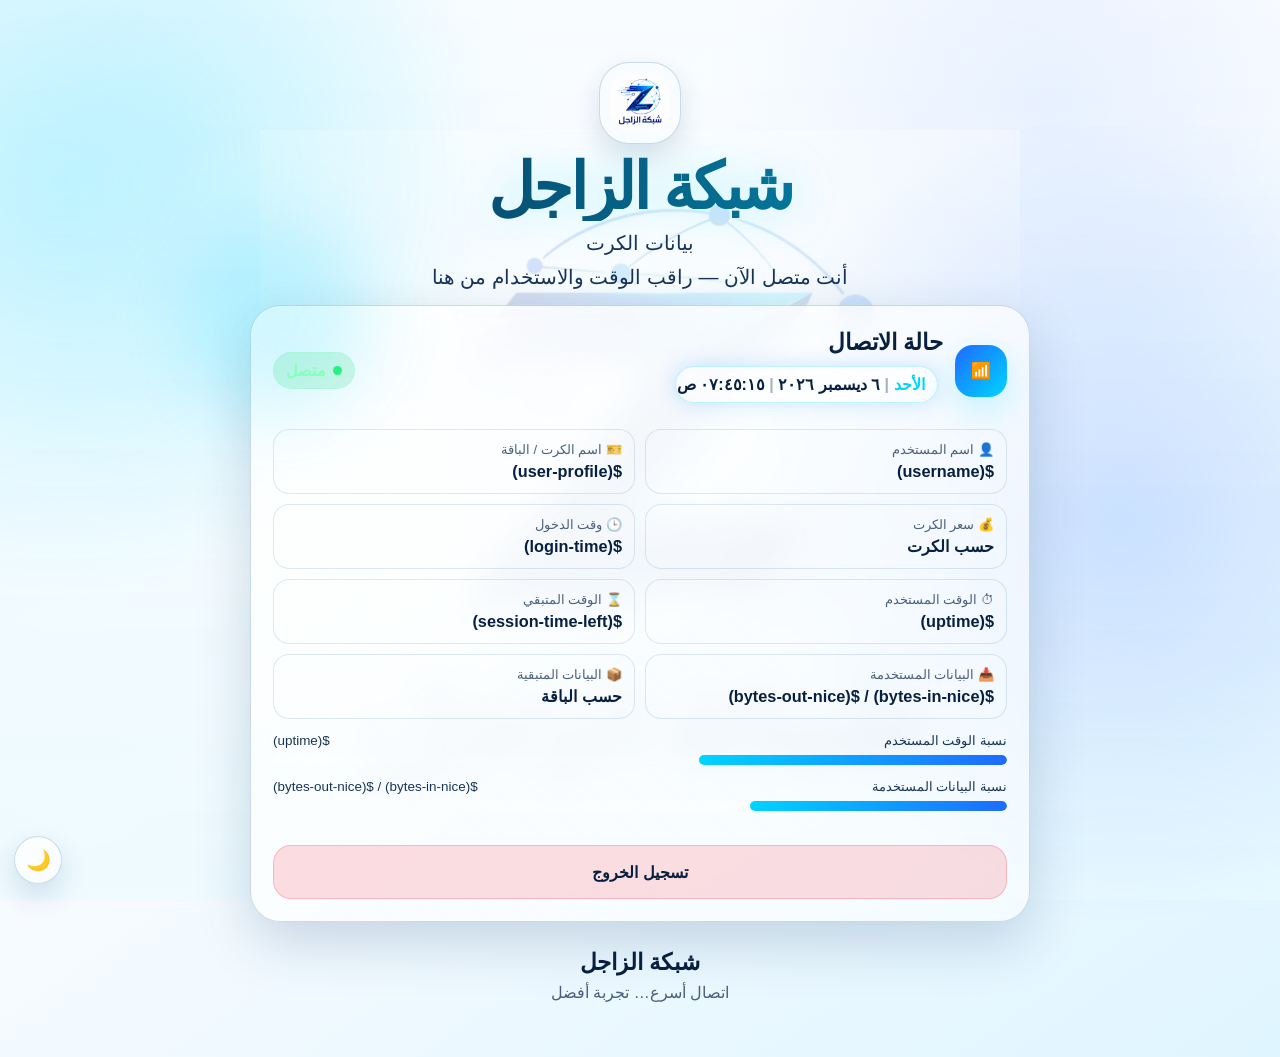
==== status.html @ 78af06e1 "Add files via upload" ====
<!doctype html>
<html lang="ar" dir="rtl">
  <head>
    <meta charset="utf-8" />
    <meta name="viewport" content="width=device-width, initial-scale=1" />
    <meta name="theme-color" content="#061226" />
    <title>شبكة الزاجل | بيانات الكرت</title>
    <link rel="stylesheet" href="assets/css/style.css" />
    <link rel="icon" type="image/x-icon" href="assets/icons/favicon.ico" />
  </head>
  <body class="status-page status-only-page">
    <div class="toast-stack" aria-live="polite"></div>
    <main class="container status-only-shell">
      <section class="inner-hero status-hero">
        <div class="logo-badge status-logo"><img src="assets/img/alzajel-logo-bg.jpg" alt="شعار شبكة الزاجل" /></div>
        <h1 id="brand-title" class="brand-title">شبكة الزاجل</h1>
        <p class="slogan">بيانات الكرت</p>
        <p class="slogan">أنت متصل الآن — راقب الوقت والاستخدام من هنا</p>
      </section>

      <article id="statusCard" class="status-card glass show status-only-card">
        <div class="card-head">
          <div class="head-icon">📶</div>
          <div>
            <h2>حالة الاتصال</h2>
                
            <div class="arabic-clock-row">
  <span id="arabicDay"></span>
  <span class="clock-separator">|</span>
  <span id="arabicDate"></span>
  <span class="clock-separator">|</span>
  <span id="arabicTime"></span>
</div>
          </div>
          <span class="status-badge"><i class="pulse"></i> متصل</span>
        </div>
  
        <div class="status-list">
          <div class="status-item"><div class="status-label">👤 اسم المستخدم</div><div class="status-value" data-status="username">$(username)</div></div>
          <div class="status-item"><div class="status-label">🎫 اسم الكرت / الباقة</div><div class="status-value" data-status="packageName">$(user-profile)</div></div>
          <div class="status-item"><div class="status-label">💰 سعر الكرت</div><div class="status-value" data-status="price">حسب الكرت</div></div>
          <div class="status-item"><div class="status-label">🕒 وقت الدخول</div><div class="status-value" data-status="loginTime">$(login-time)</div></div>
          <div class="status-item"><div class="status-label">⏱ الوقت المستخدم</div><div class="status-value" data-status="usedTime">$(uptime)</div></div>
          <div class="status-item"><div class="status-label">⌛ الوقت المتبقي</div><div class="status-value" data-status="remainingTime">$(session-time-left)</div></div>
          <div class="status-item"><div class="status-label">📥 البيانات المستخدمة</div><div class="status-value" data-status="usedData">$(bytes-in-nice) / $(bytes-out-nice)</div></div>
          <div class="status-item"><div class="status-label">📦 البيانات المتبقية</div><div class="status-value" data-status="remainingData">حسب الباقة</div></div>
        </div>

        <div class="progress-block">
          <div class="progress-top"><span>نسبة الوقت المستخدم</span><span data-status="usedTime">$(uptime)</span></div>
          <div class="progress"><span data-progress="time" style="width: 42%"></span></div>
        </div>
        <div class="progress-block">
          <div class="progress-top"><span>نسبة البيانات المستخدمة</span><span data-status="usedData">$(bytes-in-nice)</span></div>
          <div class="progress"><span data-progress="data" style="width: 35%"></span></div>
        </div>

        <div class="status-actions">
          
          <a class="logout-btn status-logout" href="$(link-logout)">تسجيل الخروج</a>
        </div>
      </article>

      <footer class="footer status-footer">
        <div class="footer-brand">شبكة الزاجل</div>
        <p>اتصال أسرع… تجربة أفضل</p>
      </footer>
    </main>
    <script src="assets/js/app.js"></script>
  </body>
</html>
---- assets/css/style.css ----
/* =========================================================
   Al-Zajel Net Hotspot UI
   Brand: شبكة الزاجل
   Clean responsive RTL stylesheet with dark / light modes.
   ========================================================= */

/* ---------- 1) Theme tokens ---------- */
:root {
  --eett:  rgba(19, 121, 168, 0.858);
  --navy: #061226;
  --navy-2: #0a1f44;
  --blue: #1e6bff;
  --blue-2: #0b49c7;
  --cyan: #00d4ff;
  --cyan-2: #8af3ff;
  --green: #5fffd2;
  --white: #ffffff;
  --text: #ffffff;
  --text-soft: #d7eaff;
  --muted: #b7c6de;
  --page-bg-1: #030814;
  --page-bg-2: #071530;
  --page-bg-3: #05101f;
  --glass: rgba(255, 255, 255, .12);
  --glass-strong: rgba(255, 255, 255, .18);
  --glass-soft: rgba(255, 255, 255, .075);
  --stroke: rgba(255, 255, 255, .24);
  --stroke-soft: rgba(255, 255, 255, .14);
  --shadow: 0 22px 70px rgba(0, 0, 0, .35);
  --shadow-soft: 0 14px 40px rgba(0, 0, 0, .23);
  --radius-xl: 30px;
  --radius-lg: 22px;
  --radius-md: 16px;
  --max: 1120px;
  --speed: .28s;
}

html[data-theme="light"] {
  --text: #08203f;
  --text-soft: #183456;
  --muted: #4a607c;
  --page-bg-1: #eef8ff;
  --page-bg-2: #f7fbff;
  --page-bg-3: #dff5ff;
  --glass: rgba(255, 255, 255, .70);
  --glass-strong: rgba(255, 255, 255, .86);
  --glass-soft: rgba(255, 255, 255, .52);
  --stroke: rgba(10, 82, 140, .20);
  --stroke-soft: rgba(10, 82, 140, .13);
  --shadow: 0 20px 55px rgba(8, 50, 96, .18);
  --shadow-soft: 0 12px 28px rgba(8, 50, 96, .14);
}

/* ---------- 2) Base ---------- */
* { box-sizing: border-box; }
html { scroll-behavior: smooth; }
body {
  margin: 0;
  direction: rtl;
  min-height: 100vh;
  color: var(--text);
  font-family: "Cairo", "Tajawal", "IBM Plex Sans Arabic", "Segoe UI", Tahoma, Arial, sans-serif;
  background:
    radial-gradient(circle at 14% 14%, rgba(0, 212, 255, .20), transparent 26%),
    radial-gradient(circle at 82% 10%, rgba(30, 107, 255, .18), transparent 24%),
    linear-gradient(145deg, var(--page-bg-1) 0%, var(--page-bg-2) 46%, var(--page-bg-3) 100%);
  overflow-x: hidden;
}
body,
.page-shell,
.container {
  overflow-x: hidden;
}
body::before {
  content: "";
  position: fixed;
  inset: 0;
  background:
    linear-gradient(rgba(3, 9, 22, .74), rgba(3, 9, 22, .84)),
    url('../img/alzajel-logo-bg.jpg') center 130px / 760px auto no-repeat fixed;
  opacity: .62;
  pointer-events: none;
  z-index: -3;
}
html[data-theme="light"] body::before {
  background:
    linear-gradient(rgba(255, 255, 255, .76), rgba(233, 250, 255, .86)),
    url('../img/alzajel-logo-bg.jpg') center 130px / 760px auto no-repeat fixed;
  opacity: .70;
}
body::after {
  content: "";
  position: fixed;
  inset: -25%;
  background:
    radial-gradient(circle at 20% 30%, rgba(0, 212, 255, .18), transparent 23%),
    radial-gradient(circle at 75% 55%, rgba(30, 107, 255, .18), transparent 25%);
  animation: ambientMove 12s ease-in-out infinite alternate;
  z-index: -2;
  pointer-events: none;
}
@keyframes ambientMove {
  from { transform: translate3d(-2%, 0, 0) scale(1); }
  to { transform: translate3d(2%, 2%, 0) scale(1.04); }
}
a { color: inherit; text-decoration: none; }
img { max-width: 100%; display: block; }
button, input, select { font: inherit; }
.container { width: min(var(--max), calc(100% - 28px)); margin-inline: auto; }
.page-shell { min-height: 100vh; padding-bottom: 28px; }
.glass {
  background: linear-gradient(145deg, var(--glass-strong), var(--glass-soft));
  border: 1px solid var(--stroke);
  box-shadow: var(--shadow);
  backdrop-filter: blur(18px);
  -webkit-backdrop-filter: blur(18px);
}

/* ---------- 3) Header and navigation ---------- */
.site-header {
  position: sticky;
  top: 10px;
  z-index: 50;
  width: min(760px, calc(100% - 26px));
  margin: 10px auto 0;
  padding: 10px;
  border-radius: 999px;
  animation: slideDown .65s ease both;
}
@keyframes slideDown {
  from { opacity: 0; transform: translateY(-24px); }
  to { opacity: 1; transform: none; }
}
.header-nav {
  display: grid;
  grid-template-columns: repeat(2, 1fr);
  gap: 8px;
}
.nav-link {
  min-height: 56px;
  display: flex;
  align-items: center;
  justify-content: center;
  gap: 8px;
  padding: 10px 12px;
  border-radius: 999px;
  color: var(--text);
  background: rgba(255, 255, 255, .07);
  border: 1px solid var(--stroke-soft);
  transition: transform var(--speed), background var(--speed), box-shadow var(--speed);
  -webkit-user-drag: none;
  text-align: center;
  white-space: nowrap;
}
.nav-link:hover,
.nav-link:focus-visible {
  transform: translateY(-2px);
  background: rgba(0, 212, 255, .16);
  box-shadow: 0 10px 30px rgba(0, 212, 255, .18);
  outline: 0;
}
.nav-icon {
  width: 34px;
  height: 34px;
  border-radius: 50%;
  display: grid;
  place-items: center;
  background: linear-gradient(135deg, rgba(0, 212, 255, .25), rgba(30, 107, 255, .25));
  border: 1px solid var(--stroke-soft);
  font-size: 17px;
}

/* ---------- 4) Theme button ---------- */
.theme-toggle {
  position: fixed;
  left: 14px;
  bottom: 16px;
  z-index: 1200;
  width: 48px;
  height: 48px;
  display: grid;
  place-items: center;
  border: 1px solid var(--stroke);
  border-radius: 50%;
  color: var(--text);
  background: linear-gradient(145deg, var(--glass-strong), var(--glass-soft));
  box-shadow: var(--shadow-soft);
  backdrop-filter: blur(16px);
  -webkit-backdrop-filter: blur(16px);
  cursor: pointer;
  transition: transform var(--speed), box-shadow var(--speed), background var(--speed);
}
.theme-toggle:hover { transform: translateY(-2px) scale(1.04); box-shadow: 0 14px 42px rgba(0, 212, 255, .25); }
.theme-toggle span { font-size: 20px; line-height: 1; }

/* ---------- 5) Hero ---------- */
.hero { padding: 42px 0 16px; text-align: center; position: relative; }
.logo-badge {
  width: 96px;
  height: 96px;
  margin: 0 auto 14px;
  border-radius: 30px;
  padding: 10px;
  background: rgba(255, 255, 255, .08);
  border: 1px solid var(--stroke);
  box-shadow: var(--shadow-soft);
  animation: float 4.5s ease-in-out infinite;
}
.logo-badge img { width: 100%; height: 100%; object-fit: cover; border-radius: 22px; }
.brand-title {
  margin: 0;
  font-size: clamp(2.55rem, 8.8vw, 5.6rem);
  line-height: 1.05;
  letter-spacing: -.05em;
  background: linear-gradient(90deg, #fff 0%, #96f2ff 24%, #1e6bff 55%, #fff 100%);
  -webkit-background-clip: text;
  background-clip: text;
  color: transparent;
  filter: drop-shadow(0 0 22px rgba(0, 212, 255, .28));
  animation: fadeSlide .8s .12s ease both;
}
html[data-theme="light"] .brand-title { background: linear-gradient(90deg, #063468 0%, #0097d8 52%, #061226 100%); -webkit-background-clip: text; background-clip: text; color: transparent; }
.slogan { margin: 10px auto 0; color: var(--text-soft); font-size: clamp(.95rem, 3.5vw, 1.25rem); animation: fadeSlide .8s .25s ease both; }
@keyframes fadeSlide { from { opacity: 0; transform: translateY(20px); } to { opacity: 1; transform: none; } }
@keyframes float { 0%, 100% { transform: translateY(0); } 50% { transform: translateY(-8px); } }
.section { padding: 20px 0; }
.section-title { margin: 0 0 14px; font-size: clamp(1.35rem, 4vw, 2rem); display: flex; align-items: center; justify-content: space-between; gap: 10px; }
.section-title small { font-size: .8rem; color: var(--muted); font-weight: 500; }
.scroll-more { display: inline-flex; flex-direction: column; align-items: center; gap: 6px; margin-top: 14px; color: var(--text-soft); font-size: .9rem; }
.down-arrow { width: 34px; height: 34px; border-radius: 50%; display: grid; place-items: center; background: rgba(255, 255, 255, .12); animation: bounce 1.6s infinite; }
@keyframes bounce { 0%, 100% { transform: translateY(0); } 50% { transform: translateY(8px); } }

/* ---------- 6) Arabic clock ---------- */
.arabic-clock-row {
  direction: rtl;
  display:block;
  align-items: center;
  justify-content: center;
  gap: 8px;
  flex-wrap: nowrap;
  width: fit-content;
  max-width: 96%;
  margin: 10px auto;
  padding: 8px 12px;
  border-radius: 999px;
  color: var(--text);
  background: rgba(255, 255, 255, .10);
  border: 1px solid rgba(0, 212, 255, .25);
  backdrop-filter: blur(14px);
  -webkit-backdrop-filter: blur(14px);
  box-shadow: 0 0 22px rgba(0, 128, 255, .20);
  font-size: 16px;
  font-weight: 800;
  white-space: nowrap;
  overflow: hidden;
}
#arabicDay { color: var(--cyan); }
#arabicTime { color: var(--text); font-weight: 900; }
.clock-separator { color: rgba(255, 255, 255, .45); }
html[data-theme="light"] .clock-separator { color: rgba(8, 32, 63, .35); }

/* ---------- 7) Modern carousel ---------- */
.carousel-wrap { position: relative; padding: 14px 14px 6px; overflow: hidden; border-radius: var(--radius-xl); }
.carousel-stage { height: 310px; position: relative; perspective: 1200px; }
.ad-card {
  position: absolute;
  top: 16px;
  left: 50%;
  width: min(76%, 560px);
  height: 260px;
  border-radius: 32px;
  overflow: hidden;
  border: 1px solid var(--stroke);
  box-shadow: 0 25px 70px rgba(0, 0, 0, .38);
  background: rgba(255, 255, 255, .10);
  transition: transform .7s cubic-bezier(.2, .9, .18, 1), opacity .7s, filter .7s, z-index .7s;
}
.ad-card img { width: 100%; height: 100%; object-fit: cover; }
.ad-overlay { position: absolute; inset: auto 0 0 0; padding: 18px; background: linear-gradient(transparent, rgba(0, 0, 0, .75)); text-align: right; color: #fff; }
.ad-overlay h3 { margin: 0 0 4px; font-size: 1.25rem; }
.ad-overlay p { margin: 0; color: #d7eaff; font-size: .92rem; }
.ad-overlay .mini-btn { margin-top: 10px; }
.ad-card.is-active { z-index: 5; opacity: 1; filter: none; transform: translateX(-50%) translateZ(80px) scale(1); }
.ad-card.is-prev { z-index: 3; opacity: .52; filter: grayscale(.35) blur(.2px); transform: translateX(-94%) rotateY(-12deg) scale(.76); }
.ad-card.is-next { z-index: 3; opacity: .52; filter: grayscale(.35) blur(.2px); transform: translateX(-6%) rotateY(12deg) scale(.76); }
.ad-card.is-far { z-index: 1; opacity: 0; transform: translateX(-50%) scale(.45); }
.carousel-btn {
  position: absolute;
  top: 47%;
  transform: translateY(-50%);
  z-index: 10;
  width: 44px;
  height: 44px;
  border: 1px solid var(--stroke);
  border-radius: 50%;
  color: #fff;
  background: rgba(255, 255, 255, .13);
  backdrop-filter: blur(14px);
  -webkit-backdrop-filter: blur(14px);
  cursor: pointer;
  transition: .25s;
}
.carousel-btn:hover { background: rgba(0, 212, 255, .25); transform: translateY(-50%) scale(1.06); }
.carousel-btn.prev { right: 0; }
.carousel-btn.next { left: 0; }
.dots { display: flex; justify-content: center; gap: 7px; margin-top: 4px; }
.dot { width: 8px; height: 8px; border-radius: 99px; background: rgba(255, 255, 255, .32); border: 0; cursor: pointer; transition: .25s; }
.dot.is-active { width: 24px; background: var(--cyan); }

/* ---------- 8) Quote ---------- */
.quote-card { max-width: 820px; margin: 0 auto; padding: 20px 18px; border-radius: var(--radius-xl); text-align: center; position: relative; overflow: hidden; }
.quote-card::before { content: "۞"; position: absolute; inset-inline-start: 20px; top: 8px; font-size: 54px; color: rgba(0, 212, 255, .16); }
.quote-text { min-height: 44px; margin: 0; font-size: clamp(1.05rem, 4.2vw, 1.65rem); font-weight: 800; color: var(--text); text-shadow: 0 0 22px rgba(0, 212, 255, .22); }
.quote-text.switching { animation: quoteSwitch .5s ease both; }
@keyframes quoteSwitch { 0% { opacity: 0; transform: translateY(14px); filter: blur(4px); } 100% { opacity: 1; transform: none; filter: none; } }

/* ---------- 9) Login and buttons ---------- */
.login-grid { display: grid; grid-template-columns: minmax(0, 1fr); place-items: center; gap: 16px; }
.login-grid-single { grid-template-columns: minmax(0, 1fr); }
.login-card,
.status-card {
  width: min(520px, 100%);
  padding: 22px;
  border-radius: var(--radius-xl);
  position: relative;
  overflow: visible;
  animation: fadeSlide .65s ease both;
}
.login-card::before,
.status-card::before {
  content: "";
  position: absolute;
  width: 190px;
  height: 190px;
  border-radius: 50%;
  background: rgba(0, 212, 255, .16);
  filter: blur(35px);
  top: -80px;
  left: -70px;
  pointer-events: none;
}
.card-head { display: flex; align-items: center; gap: 12px; margin-bottom: 16px; position: relative; z-index: 1; }
.card-head .head-icon { width: 52px; height: 52px; flex: 0 0 52px; border-radius: 18px; display: grid; place-items: center; background: linear-gradient(135deg, var(--blue), var(--cyan)); box-shadow: 0 12px 34px rgba(0, 212, 255, .22); }
.card-head h2 { margin: 0; font-size: 1.45rem; }
.card-head p { margin: 3px 0 0; color: var(--muted); font-size: .92rem; }
.input-group { position: relative; margin: 14px 0; z-index: 1; }
.input-group .field-icon { position: absolute; right: 16px; top: 50%; transform: translateY(-50%); opacity: .82; }
.input-group input {
  width: 100%;
  height: 62px;
  border: 1px solid var(--stroke-soft);
  border-radius: 20px;
  padding: 0 48px 0 18px;
  color: var(--text);
  background: rgba(29, 233, 53, 0.263);
  outline: 0;
  transition: .25s;
  direction: rtl;
  border-color:rgba(29, 233, 53, 0.849);
}
.input-group input::placeholder { color: rgba(255, 255, 255, .58); }
html[data-theme="light"] .input-group input::placeholder { color: rgba(8, 32, 63, .48); }
.input-group input:focus { border-color: rgba(0, 212, 255, .85); box-shadow: 0 0 0 4px rgba(0, 212, 255, .12), 0 0 35px rgba(0, 212, 255, .16); background: rgba(238, 222, 222, 0.15); }
.primary-btn,
.service-btn,
.mini-btn,
.link-btn {
  border: 0;
  cursor: pointer;
  color: #fff;
  background: linear-gradient(135deg, var(--blue-2), var(--cyan));
  border-radius: 20px;
  box-shadow: 0 15px 40px rgba(0, 132, 255, .27);
  transition: transform .25s, box-shadow .25s, filter .25s;
  display: inline-flex;
  align-items: center;
  justify-content: center;
  gap: 9px;
  font-weight: 800;
  text-align: center;
}
.primary-btn { width: 100%; height: 60px; font-size: 1.08rem; position: relative; z-index: 1; }
.primary-btn:hover,
.service-btn:hover,
.mini-btn:hover,
.link-btn:hover { transform: translateY(-2px); box-shadow: 0 18px 50px rgba(0, 212, 255, .34); filter: saturate(1.1); }
.primary-btn.is-loading { pointer-events: none; opacity: .75; }
.primary-btn.is-loading::after { content: ""; width: 17px; height: 17px; border-radius: 50%; border: 2px solid rgba(255, 255, 255, .55); border-top-color: #fff; animation: spin .8s linear infinite; }
@keyframes spin { to { transform: rotate(1turn); } }
.login-help { margin: 12px 0 0; color: var(--muted); font-size: .84rem; text-align: center; }

/* Dealer card: visible on mobile and desktop */
.demo-tests,
.dealer-card {
  position: relative;
  z-index: 1;
  margin-top: 18px;
  padding: 18px 16px;
  border-radius: 24px;
  display: flex !important;
  flex-direction: column;
  align-items: center;
  justify-content: center;
  text-align: center;
  background: linear-gradient(145deg, rgba(255, 255, 255, .11), rgba(255, 255, 255, .05));
  border: 1px solid var(--stroke-soft);
  box-shadow: inset 0 0 24px rgba(255, 255, 255, .035), 0 14px 34px rgba(0, 0, 0, .14);
  overflow: visible !important;
}
.demo-tests h4,
.dealer-card h4 {
  margin: 0 0 10px;
  color: var(--muted);
  font-size: clamp(1rem, 3.8vw, 1.35rem);
  font-weight: 900;
  text-shadow: 0 0 12px rgba(95, 255, 210, .35);
}
.demo-tests p,
.dealer-card p {
  margin: 0;
  color:var(--text);
  font-size: clamp(1.7rem, 7vw, 3rem);
  line-height: 1.25;
  font-weight: 1000;
  text-shadow: 0 0 16px rgba(243, 241, 117, 0.212);
  word-break: normal;
}

/* ---------- 10) Status page ---------- */
.status-card { display: none; width: min(720px, 100%); }
.status-card.show { display: block; }
.status-badge { margin-inline-start: auto; display: inline-flex; align-items: center; gap: 7px; padding: 8px 12px; border-radius: 999px; background: rgba(11, 210, 103, .16); color: #85ffbc; border: 1px solid rgba(133, 255, 188, .28); font-weight: 800; }
.pulse { width: 9px; height: 9px; border-radius: 50%; background: #25f281; box-shadow: 0 0 0 0 rgba(37, 242, 129, .6); animation: pulse 1.6s infinite; }
@keyframes pulse { to { box-shadow: 0 0 0 12px rgba(37, 242, 129, 0); } }
.status-list { display: grid; grid-template-columns: repeat(2, minmax(0, 1fr)); gap: 10px; }
.status-item { padding: 12px; border-radius: 16px; background: rgba(255, 255, 255, .09); border: 1px solid var(--stroke-soft); }
.status-label { display: flex; align-items: center; gap: 7px; color: var(--muted); font-size: .82rem; }
.status-value { margin-top: 5px; font-size: 1.02rem; font-weight: 800; overflow-wrap: anywhere; }
.progress-block { margin-top: 14px; }
.progress-top { display: flex; justify-content: space-between; color: var(--text-soft); font-size: .84rem; margin-bottom: 7px; gap: 10px; }
.progress { height: 10px; border-radius: 999px; background: rgba(255, 255, 255, .14); overflow: hidden; }
.progress span { display: block; height: 100%; background: linear-gradient(90deg, var(--cyan), var(--blue)); border-radius: inherit; }
.logout-btn { margin-top: 16px; width: 100%; min-height: 54px; border-radius: 18px; border: 1px solid var(--stroke-soft); background: rgba(255, 255, 255, .10); color: var(--text); cursor: pointer; font-weight: 800; transition: .25s; }
.logout-btn:hover { background: rgba(255, 80, 80, .20); }
.status-only-page::before { background-position: center 70px; background-size: 680px auto; opacity: .48; }
.status-only-shell { min-height: 100vh; display: flex; flex-direction: column; justify-content: center; padding: 24px 0 12px; }
.status-hero { padding: 16px 0 12px; }
.status-logo { width: 82px; height: 82px; margin-bottom: 10px; }
.status-only-card { margin-inline: auto; width: min(780px, 100%); }
.status-actions { display: grid; grid-template-columns: repeat(2, minmax(0, 1fr)); gap: 12px; margin-top: 18px; }
.status-actions .status-logout { grid-column: 1 / -1; text-decoration: none; display: flex; align-items: center; justify-content: center; background: rgba(255, 75, 92, .18); border-color: rgba(255, 75, 92, .28); }
.status-footer { padding: 16px 0 24px; }

/* ---------- 11) Toast alerts: always top on mobile ---------- */
.toast-stack {
  position: fixed;
  top: calc(env(safe-area-inset-top, 0px) + 72px);
  right: 14px;
  z-index: 1000;
  display: flex;
  flex-direction: column;
  gap: 10px;
  width: min(410px, calc(100% - 28px));
  pointer-events: none;
}
.toast {
  pointer-events: auto;
  display: grid;
  grid-template-columns: auto 1fr auto;
  gap: 11px;
  align-items: start;
  padding: 14px;
  border-radius: 20px;
  background: rgba(7, 18, 38, .84);
  border: 1px solid var(--stroke);
  box-shadow: 0 18px 55px rgba(0, 0, 0, .35);
  backdrop-filter: blur(18px);
  -webkit-backdrop-filter: blur(18px);
  animation: toastIn .34s ease both;
}
html[data-theme="light"] .toast { background: rgba(255, 255, 255, .92); color: #08203f; }
.toast.hide { animation: toastOut .25s ease forwards; }
.toast-icon { width: 34px; height: 34px; border-radius: 12px; display: grid; place-items: center; font-weight: 900; }
.toast h4 { margin: 0 0 2px; font-size: .96rem; }
.toast p { margin: 0; color: var(--text-soft); font-size: .88rem; line-height: 1.5; }
.toast button { background: transparent; color: var(--text); border: 0; font-size: 18px; cursor: pointer; opacity: .78; }
.toast.error .toast-icon { background: rgba(255, 75, 92, .18); color: #ff8893; }
.toast.warning .toast-icon { background: rgba(255, 180, 42, .18); color: #ffc85c; }
.toast.success .toast-icon { background: rgba(20, 220, 116, .18); color: #36e485; }
.toast.info .toast-icon { background: rgba(0, 212, 255, .18); color: #00a7ca; }
@keyframes toastIn { from { opacity: 0; transform: translateY(-18px) scale(.98); } to { opacity: 1; transform: none; } }
@keyframes toastOut { to { opacity: 0; transform: translateY(-18px) scale(.98); } }

/* ---------- 12) Ads, cards, inner pages ---------- */
.lower-ads { padding: 22px; border-radius: var(--radius-xl); background: linear-gradient(135deg, rgba(0, 212, 255, .12), rgba(255, 255, 255, .06), rgba(30, 107, 255, .12)); border: 1px solid var(--stroke); overflow: hidden; }
.lower-grid { display: grid; grid-template-columns: repeat(3, minmax(0, 1fr)); gap: 14px; }
.lower-card { border-radius: 24px; overflow: hidden; background: rgba(255, 255, 255, .10); border: 1px solid var(--stroke-soft); transition: .25s; }
.lower-card:hover { transform: translateY(-5px); box-shadow: 0 20px 50px rgba(0, 0, 0, .25); }
.lower-card img { height: 150px; width: 100%; object-fit: cover; }
.lower-card-body { padding: 13px; }
.lower-card h3 { margin: 0 0 6px; font-size: 1.05rem; }
.lower-card p { margin: 0 0 12px; color: var(--muted); font-size: .86rem; }
.mini-btn { min-height: 40px; padding: 0 14px; font-size: .82rem; border-radius: 14px; }
.inner-hero { padding: 38px 0 16px; text-align: center; }
.inner-hero h1 { margin: 0; font-size: clamp(2rem, 7vw, 4rem); background: linear-gradient(90deg, #fff, var(--cyan)); -webkit-background-clip: text; background-clip: text; color: transparent; }
html[data-theme="light"] .inner-hero h1 { background: linear-gradient(90deg, #0a1f44, #00a7ca); -webkit-background-clip: text; background-clip: text; color: transparent; }
.content-card { padding: 22px; border-radius: var(--radius-xl); margin: 16px 0; }
.cards-grid { display: grid; grid-template-columns: repeat(3, minmax(0, 1fr)); gap: 14px; }
.info-card { padding: 18px; border-radius: 22px; background: rgba(255, 255, 255, .10); border: 1px solid var(--stroke-soft); box-shadow: var(--shadow-soft); }
.info-card h3 { margin: 0 0 8px; }
.info-card p { margin: 0; color: var(--muted); line-height: 1.8; }
.price { font-size: 2rem; font-weight: 900; color: var(--cyan); margin: 10px 0; }
.pill,
.pill2 { display: inline-flex; align-items: center; gap: 6px; padding: 7px 10px; border-radius: 999px; color: var(--text); font-size: .78rem; border: 1px solid rgba(0, 212, 255, .20); margin: 0 0 8px 6px; }
.pill { background: rgba(0, 212, 255, .12); }
.pill2 { background: rgba(255, 0, 0, .12); border-color: rgba(235, 13, 13, .20); }

/* ---------- 13) Support / contact links ---------- */
.info-card > div { display: flex; flex-wrap: wrap; gap: 10px; margin-bottom: 25px; align-items: center; }
.info-card > div h3 { width: 100%; margin: 0 0 10px; font-size: 16px; color: var(--text); }
.link-btn { padding: 10px 20px; border-radius: 25px; font-size: 14px; color: #fff !important; text-decoration: none; background: linear-gradient(135deg, #307889 0%, #1e5563 100%); border: 1px solid rgba(255, 255, 255, .15); }
.link-btn:active { transform: translateY(1px); }
.fooName { color: var(--cyan); padding-right: 10px; font-size: 1.1rem; font-weight: 800; }

/* ---------- 14) Sales database page ---------- */
.sales-search-card { margin-top: 18px; }
.sales-toolbar { display: grid; grid-template-columns: minmax(0, 1fr) minmax(160px, 220px) auto; align-items: center; gap: 12px; margin-bottom: 18px; }
.sales-input-wrap { margin: 0; }
.sales-select { height: 56px; border-radius: 18px; border: 1px solid var(--stroke-soft); background: rgba(255, 255, 255, .11); color: var(--text); padding: 0 14px; outline: 0; }
.sales-select option { background: #071530; color: #fff; }
.sales-point-card { min-height: 210px; }
.muted-note { color: var(--muted) !important; margin-top: 8px !important; }
.empty-result { grid-column: 1 / -1; padding: 22px; border-radius: 22px; text-align: center; color: var(--text-soft); }


/* ---------- 14.1) Saved cards ---------- */
.saved-section {
  position: relative;
  z-index: 1;
  margin-top: 18px;
  padding: 16px;
  border: 1px solid var(--stroke-soft);
  border-radius: 22px;
  background: linear-gradient(145deg, rgba(0, 212, 255, .08), rgba(255, 255, 255, .045));
  box-shadow: inset 0 1px 0 rgba(255, 255, 255, .06), 0 12px 32px rgba(0, 0, 0, .12);
}

.saved-section .head {
  display: flex;
  align-items: center;
  justify-content: space-between;
  gap: 10px;
  margin-bottom: 12px;
}

.saved-section .head > span {
  display: inline-flex;
  align-items: center;
  gap: 7px;
  color: var(--text);
  font-size: .95rem;
  font-weight: 900;
}

.saved-section .head > span::before {
  content: "🕘";
  font-size: 1rem;
}

.clear-all {
  border: 1px solid rgba(255, 90, 105, .24);
  border-radius: 12px;
  padding: 7px 11px;
  color: #ff9aa5;
  background: rgba(255, 75, 92, .09);
  cursor: pointer;
  font: inherit;
  font-size: .76rem;
  font-weight: 800;
  transition: .2s ease;
}

.clear-all:hover:not(:disabled) {
  background: rgba(255, 75, 92, .17);
  border-color: rgba(255, 90, 105, .42);
  transform: translateY(-1px);
}

.clear-all:disabled,
.clear-all.is-disabled {
  opacity: .42;
  cursor: not-allowed;
}

#cardsList {
  display: grid;
  gap: 9px;
}

.saved-card-item {
  display: grid;
  grid-template-columns: 42px minmax(0, 1fr) 34px;
  align-items: center;
  gap: 10px;
  min-width: 0;
  padding: 10px;
  border: 1px solid rgba(255, 255, 255, .10);
  border-radius: 17px;
  background: rgba(255, 255, 255, .065);
  cursor: pointer;
  outline: none;
  transition: transform .2s ease, background .2s ease, border-color .2s ease, box-shadow .2s ease;
}

.saved-card-item:hover,
.saved-card-item:focus-visible {
  transform: translateY(-2px);
  background: rgba(0, 212, 255, .09);
  border-color: rgba(0, 212, 255, .28);
  box-shadow: 0 10px 24px rgba(0, 0, 0, .12);
}

.saved-card-icon {
  width: 42px;
  height: 42px;
  display: grid;
  place-items: center;
  border-radius: 14px;
  background: linear-gradient(135deg, rgba(0, 212, 255, .18), rgba(30, 107, 255, .20));
  border: 1px solid rgba(0, 212, 255, .20);
  font-size: 1.05rem;
}

.saved-card-info {
  min-width: 0;
  display: flex;
  flex-direction: column;
  align-items: flex-start;
  gap: 2px;
}

.saved-card-info strong {
  color: var(--muted);
  font-size: .72rem;
  font-weight: 800;
}

.saved-card-code {
  width: 100%;
  overflow: hidden;
  text-overflow: ellipsis;
  white-space: nowrap;
  direction: ltr;
  text-align: right;
  color: var(--text);
  font-size: 1rem;
  font-weight: 900;
  letter-spacing: .04em;
}

.saved-card-info small {
  color: var(--muted);
  font-size: .68rem;
}

.saved-card-remove {
  width: 32px;
  height: 32px;
  display: grid;
  place-items: center;
  border: 1px solid rgba(255, 75, 92, .18);
  border-radius: 10px;
  color: #ff8e99;
  background: rgba(255, 75, 92, .07);
  cursor: pointer;
  font-size: 1.15rem;
  line-height: 1;
  transition: .2s ease;
}

.saved-card-remove:hover {
  background: rgba(255, 75, 92, .17);
  border-color: rgba(255, 75, 92, .35);
}

.saved-empty {
  display: flex;
  align-items: center;
  justify-content: center;
  gap: 10px;
  min-height: 64px;
  padding: 10px;
  border: 1px dashed rgba(255, 255, 255, .13);
  border-radius: 16px;
  color: var(--muted);
  text-align: right;
}

.saved-empty > span {
  width: 38px;
  height: 38px;
  display: grid;
  place-items: center;
  flex: 0 0 38px;
  border-radius: 12px;
  background: rgba(0, 212, 255, .09);
}

.saved-empty strong,
.saved-empty small {
  display: block;
}

.saved-empty strong {
  color: var(--text);
  font-size: .82rem;
}

.saved-empty small {
  margin-top: 2px;
  color: var(--muted);
  font-size: .7rem;
  line-height: 1.5;
}

html[data-theme="light"] .saved-section {
  background: linear-gradient(145deg, rgba(0, 150, 190, .07), rgba(255, 255, 255, .55));
}

html[data-theme="light"] .saved-card-item {
  background: rgba(8, 32, 63, .035);
  border-color: rgba(8, 32, 63, .09);
}

html[data-theme="light"] .saved-empty {
  border-color: rgba(8, 32, 63, .12);
}

/* ---------- 15) Footer ---------- */
.footer { padding: 26px 0 36px; text-align: center; }
.service-grid { display: grid; grid-template-columns: repeat(2, minmax(0, 280px)); justify-content: center; gap: 14px; margin-bottom: 20px; }
.service-btn { min-height: 64px; padding: 14px 18px; border: 1px solid var(--stroke-soft); background: linear-gradient(145deg, rgba(255, 255, 255, .16), rgba(255, 255, 255, .06)); }
.footer-brand { font-size: 1.45rem; font-weight: 900; }
.footer p { margin: 7px 0; color: var(--muted); }

/* ---------- 16) Responsive ---------- */
@media (max-width: 860px) {
  body::before { background-size: 560px auto; background-position: center 170px; }
  .lower-grid,
  .cards-grid { grid-template-columns: repeat(2, minmax(0, 1fr)); }
  .carousel-stage { height: 285px; }
  .ad-card { height: 238px; width: min(82%, 480px); }
}
@media (max-width: 720px) {
  .status-actions { grid-template-columns: 1fr; }
  .sales-toolbar { grid-template-columns: 1fr; }
  .status-only-shell { justify-content: flex-start; }
  .status-only-page::before { background-size: 520px auto; }
}
@media (max-width: 620px) {
  .container { width: min(100% - 22px, 100%); }
  .site-header { top: 8px; border-radius: 24px; width: calc(100% - 18px); padding: 8px; }
  .header-nav { gap: 6px; }
  .nav-link { flex-direction: column;
         gap: 4px; min-height: 62px; font-size: .70rem; padding: 7px 3px; white-space: normal; line-height: 1.25; }
  .nav-icon { width: 31px; height: 31px; }
  .theme-toggle { left: 12px; bottom: 12px; width: 44px; height: 44px; }
  .hero { padding-top: 24px; }
  .logo-badge { width: 76px; height: 76px; border-radius: 24px; }
  .arabic-clock-row { font-size: 17px; gap: 5px; padding: 8px 11px; max-width: 100%; }
  .carousel-stage { height: 252px; }
  .ad-card { height: 215px; width: 84%; border-radius: 24px; }
  .ad-overlay h3 { font-size: 1.02rem; }
  .ad-overlay p { font-size: .78rem; }
  .carousel-btn { width: 38px; height: 38px; }
  .carousel-btn.prev { right: 4px; }
  .carousel-btn.next { left: 4px; }
  .login-card,
  .status-card { padding: 17px; border-radius: 24px; overflow: visible !important; }
  .card-head { align-items: flex-start; }
  .card-head .head-icon { width: 48px; height: 48px; flex-basis: 48px; }
  .input-group input { height: 58px; }
  .status-list { grid-template-columns: 1fr; }
  .lower-grid { display: flex; overflow-x: auto; scroll-snap-type: x mandatory; padding-bottom: 8px; }
  .lower-card { min-width: 78%; scroll-snap-align: center; }
  .service-grid,
  .cards-grid { grid-template-columns: 1fr; }
  .section-title { align-items: flex-start; flex-direction: column; }
  .toast-stack { top: calc(env(safe-area-inset-top, 0px) + 12px); right: 11px; left: 11px; bottom: auto; width: auto; }
  .demo-tests,
  .dealer-card { display: flex !important; padding: 15px 12px; border-radius: 22px; }
  .demo-tests h4,
  .dealer-card h4 { font-size: 1rem; }
  .demo-tests p,
  .dealer-card p { font-size: clamp(1.55rem, 8vw, 2.4rem); line-height: 1.25; }
}
@media (max-width: 380px) {
  .container { width: min(100% - 12px, 100%); }
  .site-header { top: 6px; width: calc(100% - 10px); padding: 7px; border-radius: 20px; }
  .header-nav { gap: 4px; }
  .nav-link { min-height: 56px; padding: 7px 3px; font-size: .62rem; gap: 3px; line-height: 1.2; }
  .nav-icon { width: 28px; height: 28px; }
  .hero { padding-top: 16px; }
  .logo-badge { width: 68px; height: 68px; border-radius: 22px; margin-bottom: 10px; }
  .brand-title { font-size: 1.98rem; line-height: 1.16; }
  .slogan { font-size: .9rem; margin-top: 6px; }
  .scroll-more { font-size: .8rem; gap: 4px; }
  .arabic-clock-row { font-size: 11px; gap: 4px; padding: 7px 8px; max-width: 100%; }
  .carousel-wrap { padding: 8px 8px 4px; }
  .carousel-stage { height: 220px; }
  .ad-card { height: 192px; width: 88%; border-radius: 22px; }
  .quote-card { padding: 15px 12px; }
  .quote-text { font-size: 1rem; min-height: 34px; }
  .login-card,
  .status-card { padding: 14px 11px; border-radius: 20px; }
  .card-head { gap: 8px; margin-bottom: 12px; }
  .card-head .head-icon { width: 42px; height: 42px; flex-basis: 42px; }
  .card-head h2 { font-size: 1.02rem; }
  .card-head p { font-size: .76rem; }
  .input-group { margin: 12px 0; }
  .input-group input { height: 52px; padding: 0 40px 0 12px; font-size: .92rem; }
  .input-group .field-icon { right: 11px; font-size: .95rem; }
  .primary-btn { height: 52px; font-size: .96rem; }
  .demo-tests,
  .dealer-card { padding: 12px 10px; margin-top: 12px; }
  .demo-tests h4,
  .dealer-card h4 { font-size: .84rem; margin-bottom: 6px; }
  .demo-tests p,
  .dealer-card p { font-size: 1rem; line-height: 1.2; }
  .service-grid { gap: 8px; }
  .service-btn { min-height: 48px; padding: 10px 12px; font-size: .86rem; }
  .status-list { grid-template-columns: 1fr; }
  .status-actions { grid-template-columns: 1fr; }
  .footer-brand { font-size: 1.2rem; }
  .footer p { font-size: .86rem; }
}
@media (max-width: 360px) {
  .site-header { width: calc(100% - 8px); padding: 6px; }
  .nav-link { min-height: 52px; font-size: .58rem; padding: 6px 2px; }
  .brand-title { font-size: 1.8rem; }
  .arabic-clock-row { font-size: 9.5px; padding: 6px 7px; }
  .carousel-stage { height: 205px; }
  .ad-card { height: 180px; width: 90%; }
  .login-card,
  .status-card { padding: 12px 10px; }
  .input-group input { height: 50px; font-size: .9rem; }
  .primary-btn { height: 50px; font-size: .92rem; }
  .demo-tests p,
  .dealer-card p { font-size: .95rem; }
}
@media (max-width: 320px) {
  .container { width: min(100% - 8px, 100%); }
  .header-nav { gap: 3px; }
  .nav-link { font-size: .54rem; min-height: 50px; }
  .brand-title { font-size: 1.65rem; }
  .logo-badge { width: 62px; height: 62px; }
  .carousel-stage { height: 190px; }
  .ad-card { height: 168px; width: 92%; }
  .card-head .head-icon { width: 40px; height: 40px; flex-basis: 40px; }
  .input-group input { height: 48px; padding: 0 36px 0 10px; }
  .primary-btn { height: 48px; }
  .service-btn { min-height: 46px; font-size: .8rem; }
}
@media (max-width: 300px) {
  .site-header { width: calc(100% - 6px); padding: 5px; }
  .nav-link { font-size: .5rem; min-height: 46px; }
  .brand-title { font-size: 1.5rem; }
  .arabic-clock-row { display: none; }
  .carousel-stage { height: 180px; }
  .ad-card { height: 156px; width: 94%; }
  .login-card,
  .status-card { padding: 10px 8px; }
  .card-head h2 { font-size: .96rem; }
  .input-group input { height: 46px; font-size: .86rem; }
  .primary-btn { height: 46px; font-size: .9rem; }
  .demo-tests p,
  .dealer-card p { font-size: .9rem; }
}
@media (prefers-reduced-motion: reduce) {
  *, *::before, *::after { animation: none !important; transition: none !important; scroll-behavior: auto !important; }
}
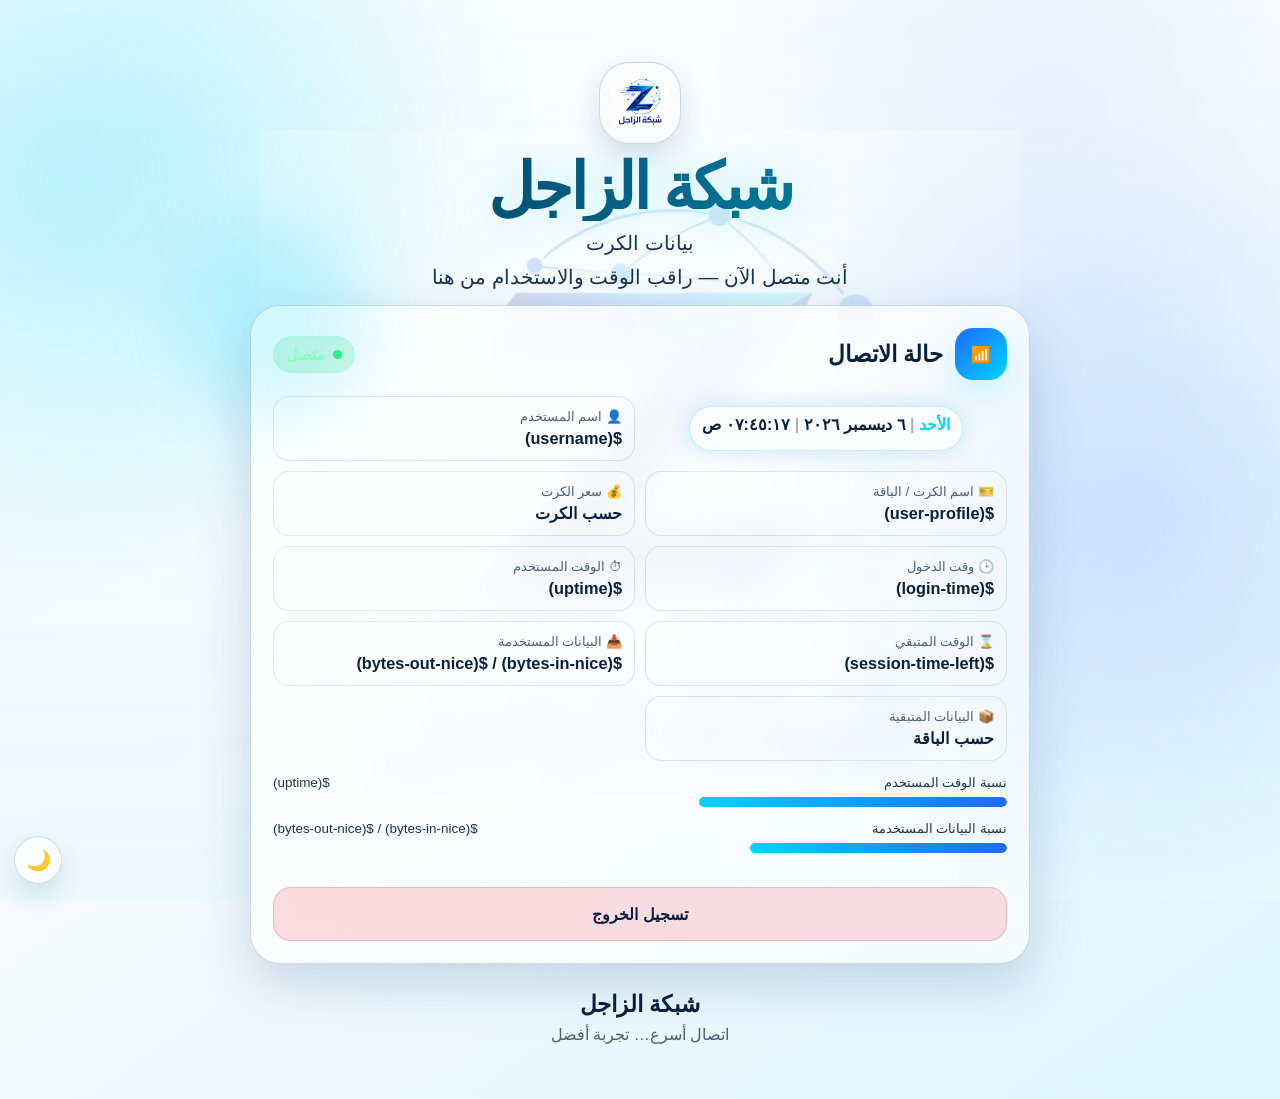
==== commit 35a2e03a: "Update status.html changees no thang" ====
--- a/status.html
+++ b/status.html
@@ -24,18 +24,19 @@
           <div>
             <h2>حالة الاتصال</h2>
                 
-            <div class="arabic-clock-row">
+      
+          </div>
+          <span class="status-badge"><i class="pulse"></i> متصل</span>
+        </div>
+  
+        <div class="status-list">
+                <div class="arabic-clock-row">
   <span id="arabicDay"></span>
   <span class="clock-separator">|</span>
   <span id="arabicDate"></span>
   <span class="clock-separator">|</span>
   <span id="arabicTime"></span>
 </div>
-          </div>
-          <span class="status-badge"><i class="pulse"></i> متصل</span>
-        </div>
-  
-        <div class="status-list">
           <div class="status-item"><div class="status-label">👤 اسم المستخدم</div><div class="status-value" data-status="username">$(username)</div></div>
           <div class="status-item"><div class="status-label">🎫 اسم الكرت / الباقة</div><div class="status-value" data-status="packageName">$(user-profile)</div></div>
           <div class="status-item"><div class="status-label">💰 سعر الكرت</div><div class="status-value" data-status="price">حسب الكرت</div></div>
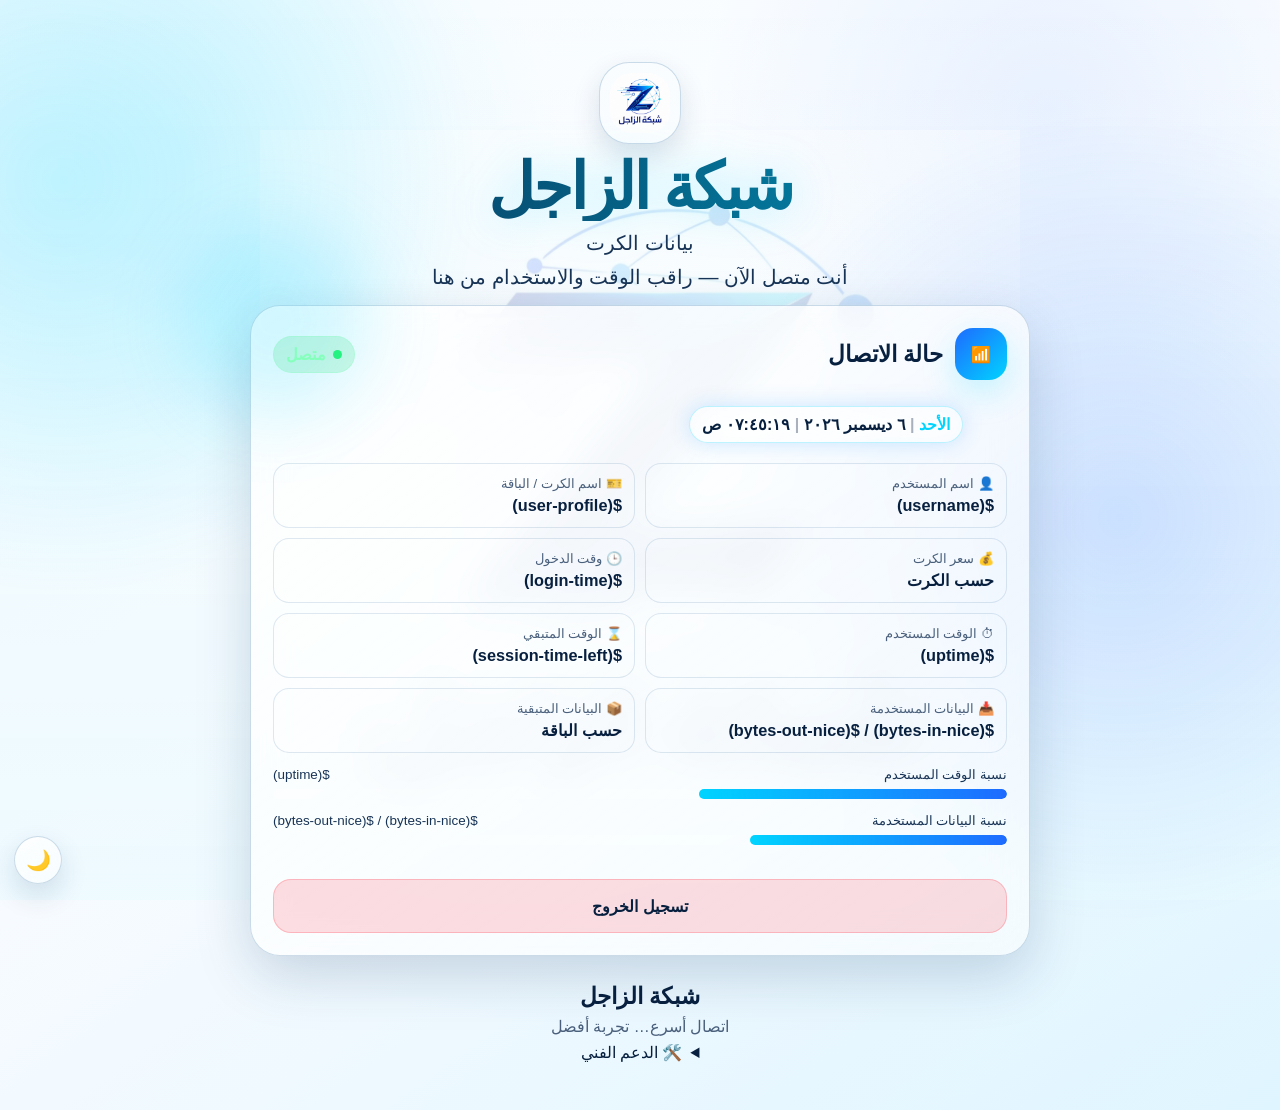
==== commit d300387a: "Update status.html" ====
--- a/status.html
+++ b/status.html
@@ -37,6 +37,7 @@
   <span class="clock-separator">|</span>
   <span id="arabicTime"></span>
 </div>
+          <br>
           <div class="status-item"><div class="status-label">👤 اسم المستخدم</div><div class="status-value" data-status="username">$(username)</div></div>
           <div class="status-item"><div class="status-label">🎫 اسم الكرت / الباقة</div><div class="status-value" data-status="packageName">$(user-profile)</div></div>
           <div class="status-item"><div class="status-label">💰 سعر الكرت</div><div class="status-value" data-status="price">حسب الكرت</div></div>
@@ -65,6 +66,56 @@
       <footer class="footer status-footer">
         <div class="footer-brand">شبكة الزاجل</div>
         <p>اتصال أسرع… تجربة أفضل</p>
+        
+    <details class="support-box">
+
+        <summary class="support-toggle">
+            🛠️ الدعم الفني
+        </summary>
+
+        <div class="support-content">
+
+            <p class="support-description">
+                لأي مشكلة في الاتصال أو الكروت تواصل مع الدعم
+            </p>
+
+            <div class="support-person">
+                <h3>عبدالعزيز مروان</h3>
+
+                <div class="support-links">
+                    <a class="link-btn" href="tel:+967734119951">
+                        📞 اتصل بنا
+                    </a>
+
+                    <a class="link-btn"
+                       href="https://wa.me/967734119951"
+                       target="_blank">
+                        💬 واتساب
+                    </a>
+                </div>
+            </div>
+
+            <div class="support-person">
+                <h3>محمد مروان</h3>
+
+                <div class="support-links">
+                    <a class="link-btn" href="tel:+967734419683">
+                        📞 اتصل بنا
+                    </a>
+
+                    <a class="link-btn"
+                       href="https://wa.me/967734419683"
+                       target="_blank">
+                        💬 واتساب
+                    </a>
+                </div>
+            </div>
+
+        </div>
+
+    </details>
+
+</div>
       </footer>
     </main>
     <script src="assets/js/app.js"></script>
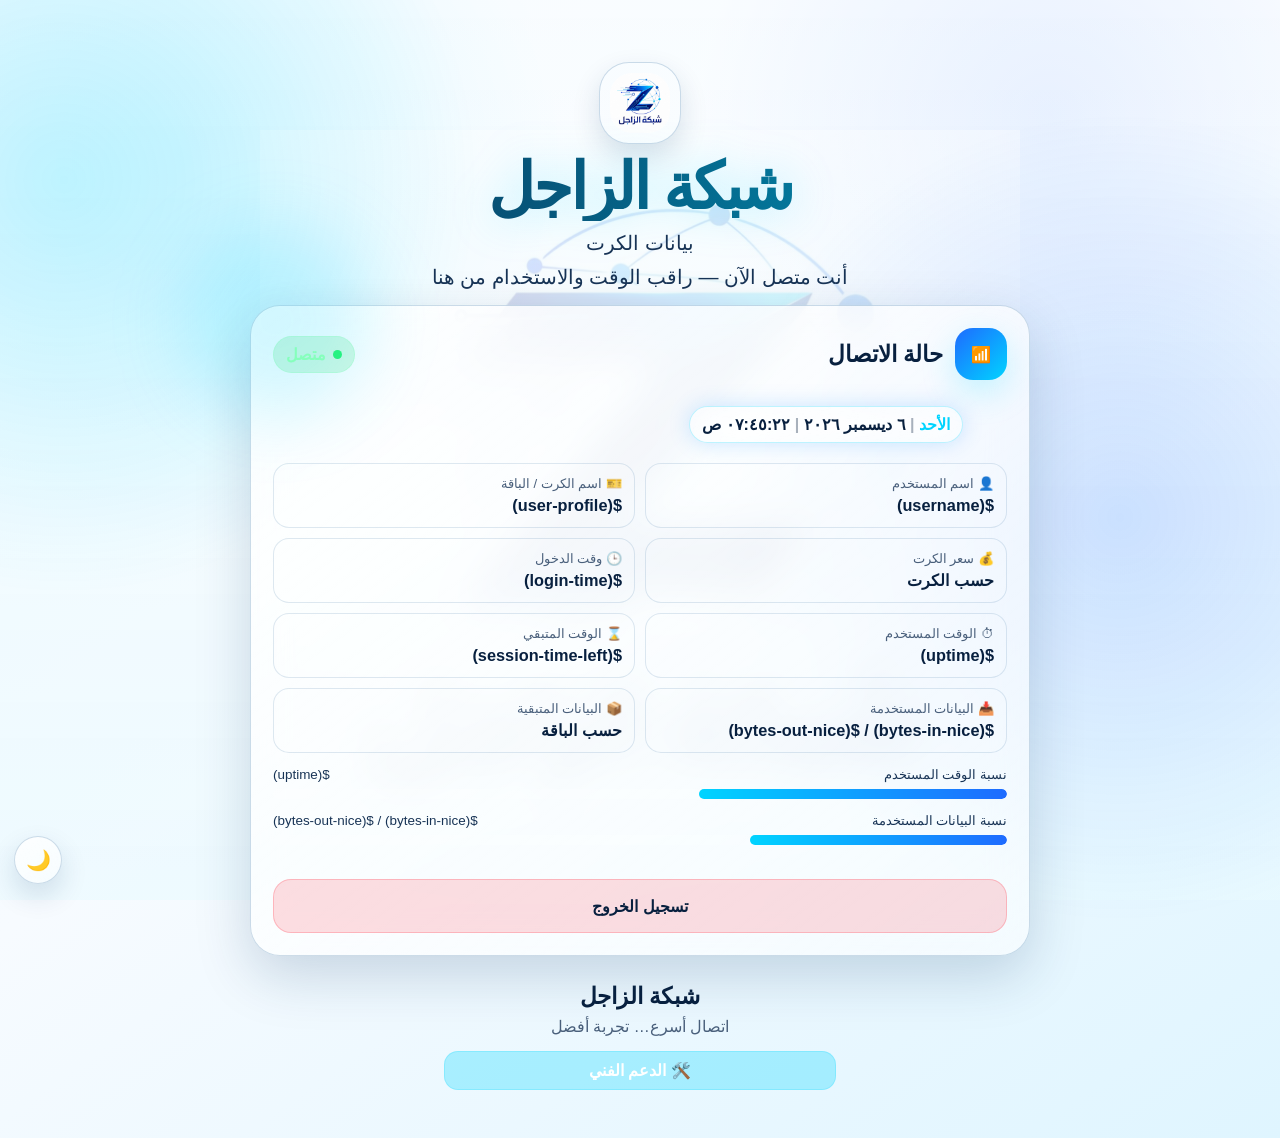
==== commit 19a3d85d: "Update status.html" ====
--- a/status.html
+++ b/status.html
@@ -83,12 +83,12 @@
                 <h3>عبدالعزيز مروان</h3>
 
                 <div class="support-links">
-                    <a class="link-btn" href="tel:+967734119951">
+                    <a class="link-btn" href="tel:+967734110951">
                         📞 اتصل بنا
                     </a>
 
                     <a class="link-btn"
-                       href="https://wa.me/967734119951"
+                       href="https://wa.me/967734110951"
                        target="_blank">
                         💬 واتساب
                     </a>
--- a/assets/css/style.css
+++ b/assets/css/style.css
@@ -450,6 +450,99 @@
 .status-actions { display: grid; grid-template-columns: repeat(2, minmax(0, 1fr)); gap: 12px; margin-top: 18px; }
 .status-actions .status-logout { grid-column: 1 / -1; text-decoration: none; display: flex; align-items: center; justify-content: center; background: rgba(255, 75, 92, .18); border-color: rgba(255, 75, 92, .28); }
 .status-footer { padding: 16px 0 24px; }
+
+
+.support-box {
+    width: 35%;
+    margin:auto;
+    margin-top: 15px;
+     animation: slideDown .65s ease both;
+    
+}
+
+.support-toggle {
+    list-style: none;
+    cursor: pointer;
+
+    text-align: center;
+
+    padding: 9px;
+
+    border-radius: 14px;
+
+    background: rgba(0, 213, 255, 0.289);
+    border: 1px solid rgba(0, 212, 255, 0.2);
+
+    color: #fff;
+
+    font-size: 16px;
+    font-weight: 700;
+
+    transition: 0.2s ease;
+}
+
+.support-toggle:hover {
+    background: rgba(0, 212, 255, 0.15);
+}
+
+.support-toggle::-webkit-details-marker {
+    display: none;
+}
+
+.support-content {
+    margin-top: 8px;
+
+    padding: 15px;
+
+    border-radius: 14px;
+
+    background: rgba(255, 255, 255, 0.06);
+    border: 1px solid rgba(255, 255, 255, 0.1);
+
+    animation: supportOpen 0.2s ease;
+}
+
+@keyframes supportOpen {
+    from {
+        opacity: 0;
+        transform: translateY(-5px);
+    }
+
+    to {
+        opacity: 1;
+        transform: translateY(0);
+    }
+}
+
+.support-description {
+    text-align: center;
+    margin: 0 0 15px;
+    font-size: 13px;
+}
+
+.support-person {
+    padding: 12px 0;
+    border-top: 1px solid rgba(255,255,255,.08);
+}
+
+.support-person h3 {
+    margin: 0 0 8px;
+    text-align: center;
+    font-size: 15px;
+}
+
+.support-links {
+    display: flex;
+    gap: 8px;
+}
+
+.support-links .link-btn {
+    flex: 1;
+    text-align: center;
+    text-decoration: none;
+    padding: 8px;
+    border-radius: 10px;
+}
 
 /* ---------- 11) Toast alerts: always top on mobile ---------- */
 .toast-stack {
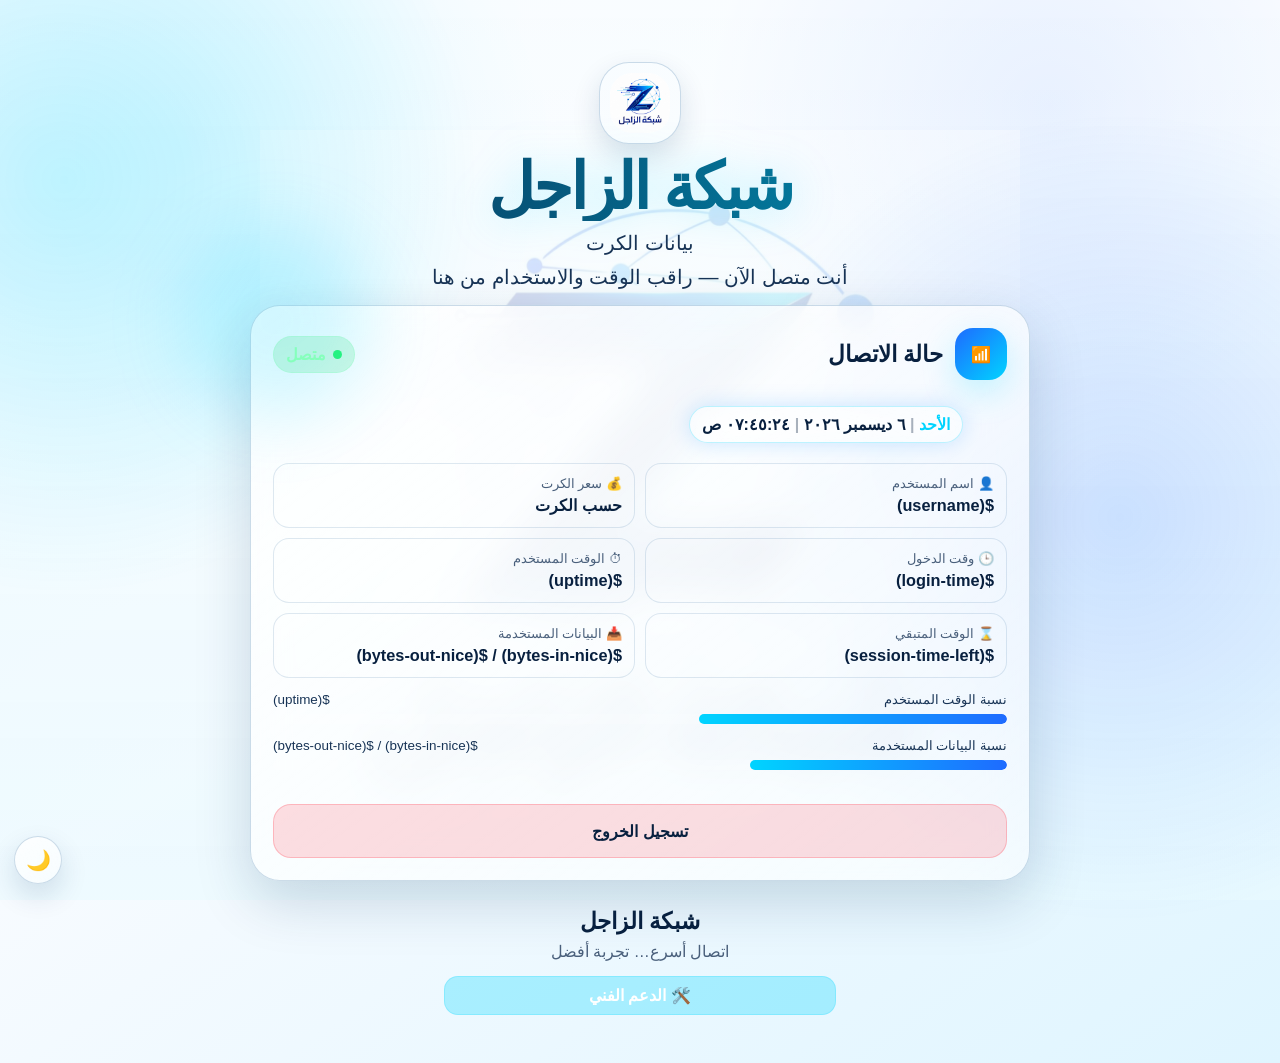
==== commit e7e4cd20: "Update status.html" ====
--- a/status.html
+++ b/status.html
@@ -39,13 +39,11 @@
 </div>
           <br>
           <div class="status-item"><div class="status-label">👤 اسم المستخدم</div><div class="status-value" data-status="username">$(username)</div></div>
-          <div class="status-item"><div class="status-label">🎫 اسم الكرت / الباقة</div><div class="status-value" data-status="packageName">$(user-profile)</div></div>
           <div class="status-item"><div class="status-label">💰 سعر الكرت</div><div class="status-value" data-status="price">حسب الكرت</div></div>
           <div class="status-item"><div class="status-label">🕒 وقت الدخول</div><div class="status-value" data-status="loginTime">$(login-time)</div></div>
           <div class="status-item"><div class="status-label">⏱ الوقت المستخدم</div><div class="status-value" data-status="usedTime">$(uptime)</div></div>
           <div class="status-item"><div class="status-label">⌛ الوقت المتبقي</div><div class="status-value" data-status="remainingTime">$(session-time-left)</div></div>
           <div class="status-item"><div class="status-label">📥 البيانات المستخدمة</div><div class="status-value" data-status="usedData">$(bytes-in-nice) / $(bytes-out-nice)</div></div>
-          <div class="status-item"><div class="status-label">📦 البيانات المتبقية</div><div class="status-value" data-status="remainingData">حسب الباقة</div></div>
         </div>
 
         <div class="progress-block">
